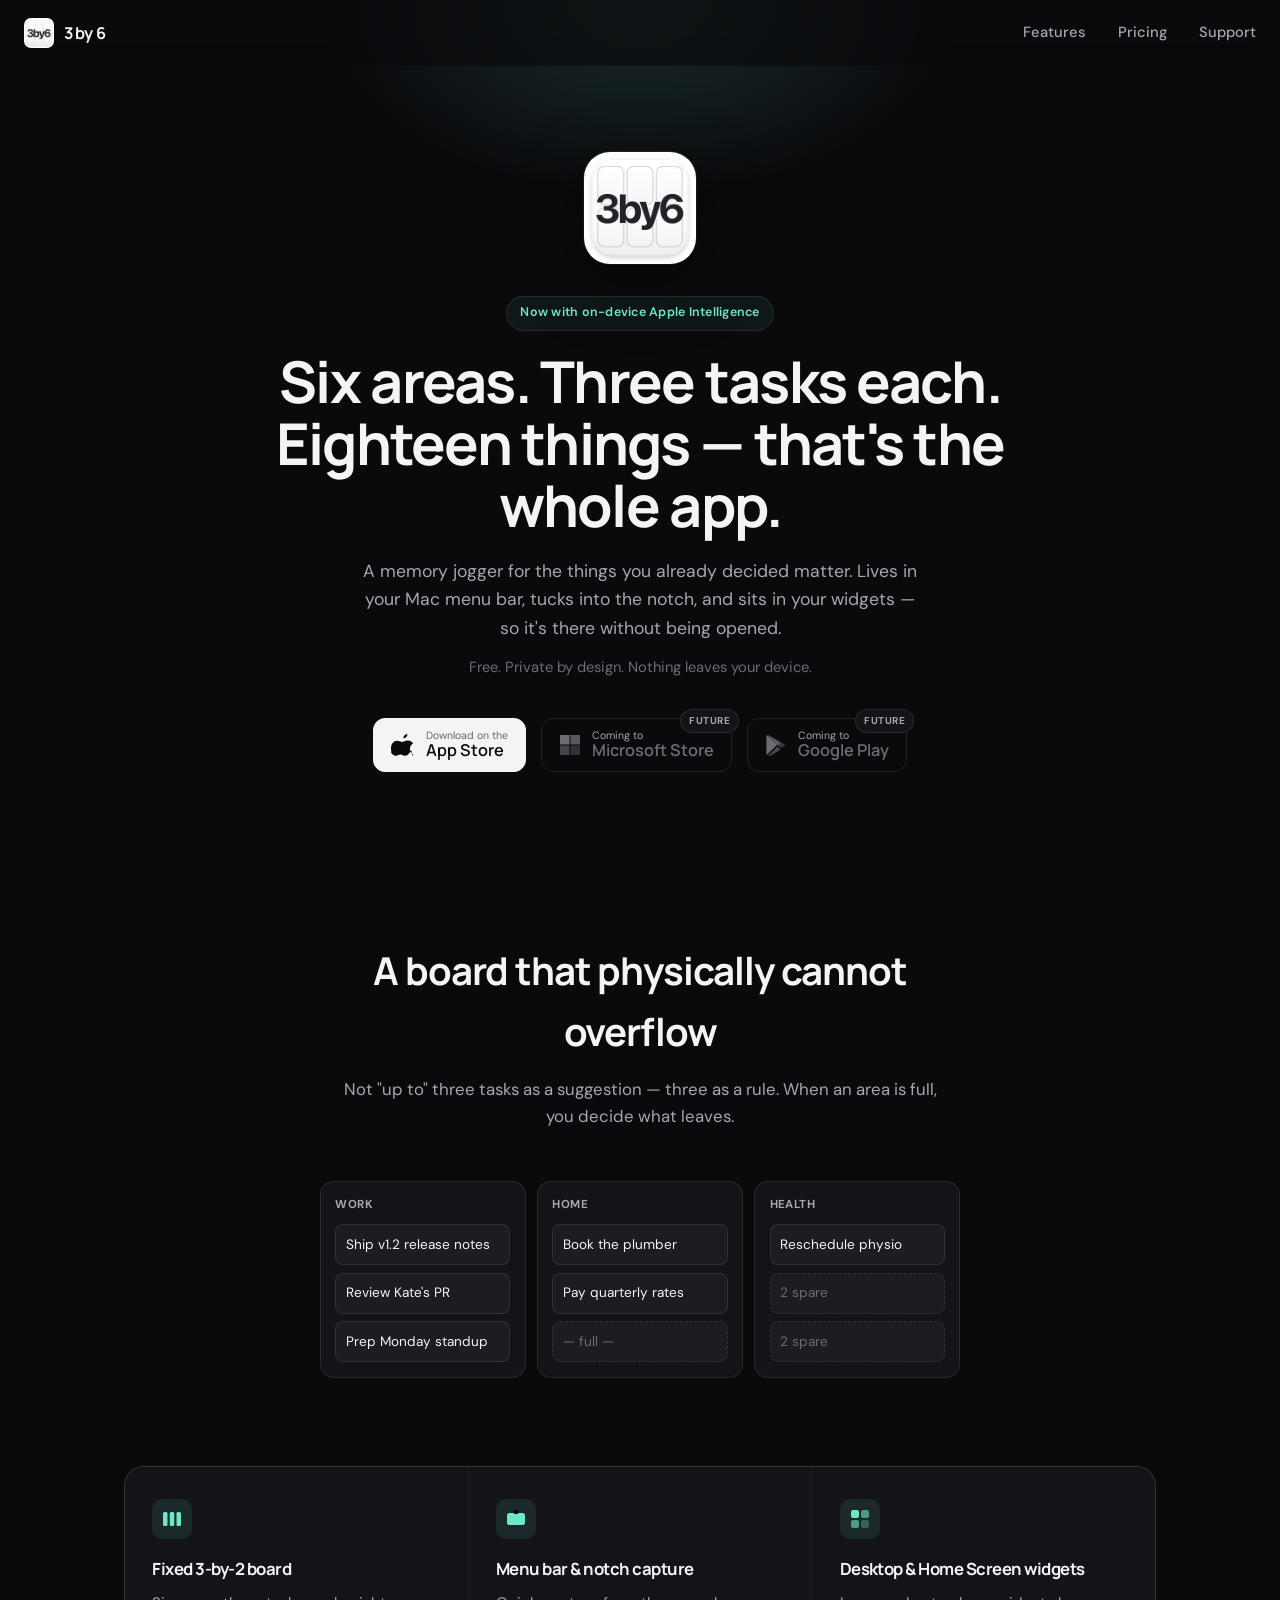
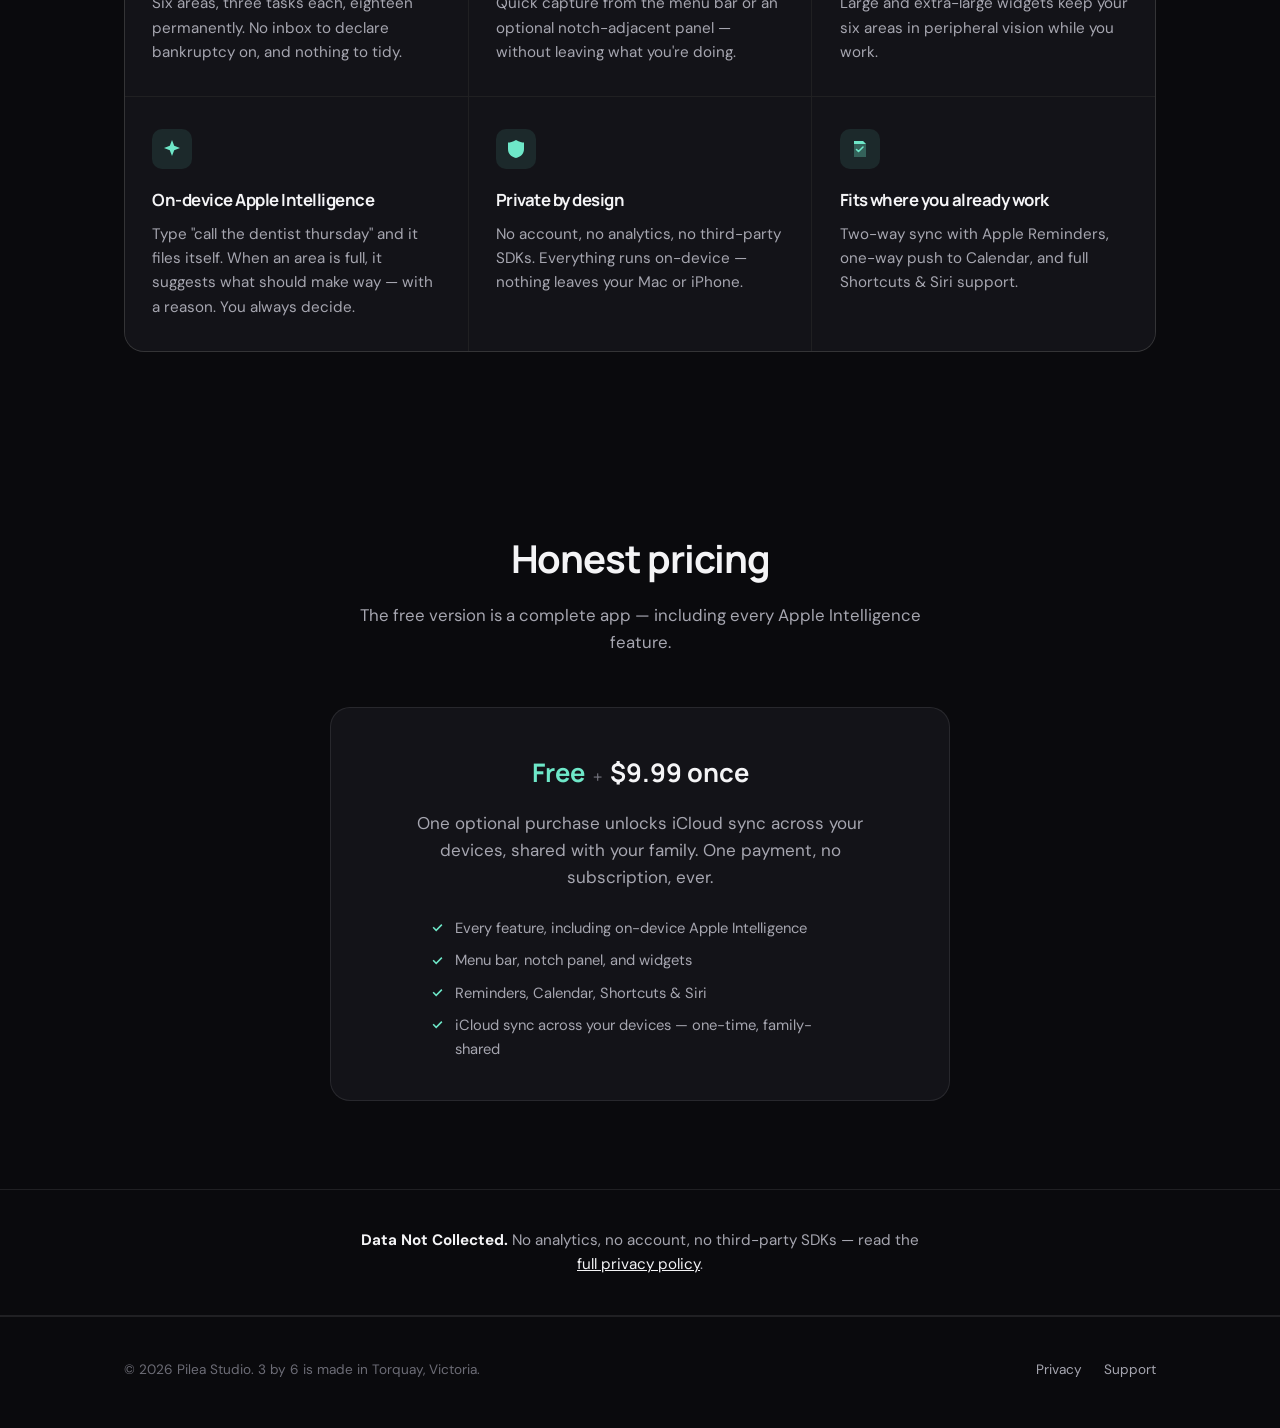
==== index.html @ 35848cd1 "Add 3 by 6 landing site for GitHub Pages Simple single-page marketing site with App Store/Play Store" ====
<!DOCTYPE html>
<html lang="en">
<head>
<meta charset="UTF-8">
<meta name="viewport" content="width=device-width, initial-scale=1.0">
<title>3 by 6 — Memory Jogger</title>
<meta name="description" content="3 by 6 holds six areas of your life and three active tasks in each. A memory jogger for the things you already decided matter — in your menu bar, your notch, and your widgets.">
<link rel="icon" href="assets/favicon-32.png" sizes="32x32">
<link rel="apple-touch-icon" href="assets/apple-touch-icon.png">
<link rel="preconnect" href="https://fonts.googleapis.com">
<link rel="preconnect" href="https://fonts.gstatic.com" crossorigin>
<link href="https://fonts.googleapis.com/css2?family=DM+Sans:wght@400;500;600;700&family=Manrope:wght@600;700;800&display=swap" rel="stylesheet">
<link rel="stylesheet" href="styles.css">
</head>
<body>

<header class="site-header" id="siteHeader">
  <a class="brand" href="#top">
    <img src="assets/app-icon-512.png" alt="">
    <span class="brand-name">3 by 6</span>
  </a>
  <nav class="site-nav">
    <a href="#features">Features</a>
    <a href="#pricing">Pricing</a>
    <a href="support.html">Support</a>
  </nav>
</header>

<main id="top">

  <section class="hero">
    <div class="wrap">
      <img class="hero-icon" src="assets/app-icon-512.png" alt="3 by 6 app icon">
      <p class="eyebrow">Now with on-device Apple Intelligence</p>
      <h1>Six areas. Three tasks each. Eighteen things — that's the whole app.</h1>
      <p class="hero-subtitle">A memory jogger for the things you already decided matter. Lives in your Mac menu bar, tucks into the notch, and sits in your widgets — so it's there without being opened.</p>
      <p class="hero-note">Free. Private by design. Nothing leaves your device.</p>

      <div class="store-row">
        <a class="store-badge is-live" href="#" aria-label="Download on the App Store">
          <svg width="24" height="24" viewBox="0 0 24 24"><path d="M16.365 1.43c0 1.14-.415 2.05-1.245 2.73-.83.68-1.735 1.02-2.715.99-.09-1.05.33-1.99 1.26-2.82.93-.83 1.86-1.24 2.79-1.23.03.11.045.22.045.33h-.135zM20.19 17.09c-.42.98-.925 1.85-1.515 2.61-.79 1.02-1.44 1.73-1.945 2.13-.78.63-1.615.95-2.5.97-.64.02-1.41-.19-2.31-.62-.9-.44-1.73-.65-2.49-.65-.79 0-1.64.21-2.55.65-.9.43-1.63.65-2.19.67-.85.03-1.7-.3-2.55-.99-.55-.42-1.23-1.16-2.05-2.22C.62 19.34 0 17.53 0 15.5c0-1.94.42-3.6 1.26-4.98a5.9 5.9 0 0 1 2.05-2.06 5.5 5.5 0 0 1 2.77-.83c.7 0 1.62.24 2.75.7 1.13.46 1.86.7 2.19.7.24 0 1.05-.27 2.42-.81 1.29-.5 2.38-.71 3.27-.63 2.42.2 4.24 1.15 5.45 2.87-2.16 1.31-3.23 3.14-3.21 5.5.02 1.83.68 3.36 1.98 4.57.44.42.94.75 1.5.99a12.2 12.2 0 0 1-.75 1.57z"/></svg>
          <span class="store-badge-text">
            <span class="small">Download on the</span>
            <span class="big">App Store</span>
          </span>
        </a>

        <span class="store-badge is-future" aria-disabled="true">
          <span class="future-tag">Future</span>
          <svg width="22" height="22" viewBox="0 0 22 22"><path d="M1 1h9.5v9.5H1z"/><path d="M11.5 1H21v9.5h-9.5z" opacity=".8"/><path d="M1 11.5h9.5V21H1z" opacity=".6"/><path d="M11.5 11.5H21V21h-9.5z" opacity=".4"/></svg>
          <span class="store-badge-text">
            <span class="small">Coming to</span>
            <span class="big">Microsoft Store</span>
          </span>
        </span>

        <span class="store-badge is-future" aria-disabled="true">
          <span class="future-tag">Future</span>
          <svg width="22" height="22" viewBox="0 0 22 22"><path d="M2 1.2c-.4.3-.6.8-.6 1.4v16.8c0 .6.2 1.1.6 1.4l10-9.8-10-9.8z"/><path d="M15.6 8.2 3 1.1c-.3-.2-.7-.2-1 0l10.5 10.3 3.1-3.2z" opacity=".85"/><path d="M12.5 12.6 2 22.9c.3.2.7.2 1 0l12.6-7.1-3.1-3.2z" opacity=".65"/><path d="M19.8 10.3l-4.2-2.4-3.1 3.1 3.1 3.1 4.2-2.4c.5-.3.5-1.1 0-1.4z" opacity=".45"/></svg>
          <span class="store-badge-text">
            <span class="small">Coming to</span>
            <span class="big">Google Play</span>
          </span>
        </span>
      </div>
    </div>
  </section>

  <section class="section" id="features">
    <div class="wrap">
      <div class="section-head">
        <h2>A board that physically cannot overflow</h2>
        <p>Not "up to" three tasks as a suggestion — three as a rule. When an area is full, you decide what leaves.</p>
      </div>

      <div class="board-demo" aria-hidden="true">
        <div class="board-col">
          <div class="label">Work</div>
          <div class="board-item">Ship v1.2 release notes</div>
          <div class="board-item">Review Kate's PR</div>
          <div class="board-item">Prep Monday standup</div>
        </div>
        <div class="board-col">
          <div class="label">Home</div>
          <div class="board-item">Book the plumber</div>
          <div class="board-item">Pay quarterly rates</div>
          <div class="board-item ghost">— full —</div>
        </div>
        <div class="board-col">
          <div class="label">Health</div>
          <div class="board-item">Reschedule physio</div>
          <div class="board-item ghost">2 spare</div>
          <div class="board-item ghost">2 spare</div>
        </div>
      </div>
    </div>
  </section>

  <section class="section" style="padding-top:0">
    <div class="wrap">
      <div class="feature-grid">
        <div class="feature-card">
          <div class="icon"><svg width="20" height="20" viewBox="0 0 20 20" fill="currentColor"><rect x="1" y="3" width="4.5" height="14" rx="1.5"/><rect x="7.75" y="3" width="4.5" height="14" rx="1.5"/><rect x="14.5" y="3" width="4.5" height="14" rx="1.5"/></svg></div>
          <h3>Fixed 3-by-2 board</h3>
          <p>Six areas, three tasks each, eighteen permanently. No inbox to declare bankruptcy on, and nothing to tidy.</p>
        </div>
        <div class="feature-card">
          <div class="icon"><svg width="20" height="20" viewBox="0 0 20 20" fill="currentColor"><rect x="1" y="4" width="18" height="12" rx="2.5"/><rect x="7.5" y="1" width="5" height="4" rx="1.5" fill="#0a0a0d"/></svg></div>
          <h3>Menu bar &amp; notch capture</h3>
          <p>Quick capture from the menu bar or an optional notch-adjacent panel — without leaving what you're doing.</p>
        </div>
        <div class="feature-card">
          <div class="icon"><svg width="20" height="20" viewBox="0 0 20 20" fill="currentColor"><rect x="1" y="1" width="8" height="8" rx="2"/><rect x="11" y="1" width="8" height="8" rx="2" opacity=".6"/><rect x="1" y="11" width="8" height="8" rx="2" opacity=".6"/><rect x="11" y="11" width="8" height="8" rx="2" opacity=".3"/></svg></div>
          <h3>Desktop &amp; Home Screen widgets</h3>
          <p>Large and extra-large widgets keep your six areas in peripheral vision while you work.</p>
        </div>
        <div class="feature-card">
          <div class="icon"><svg width="20" height="20" viewBox="0 0 20 20" fill="currentColor"><path d="M10 1l2.2 5.7L18 9l-5.8 2.3L10 17l-2.2-5.7L2 9l5.8-2.3z"/></svg></div>
          <h3>On-device Apple Intelligence</h3>
          <p>Type "call the dentist thursday" and it files itself. When an area is full, it suggests what should make way — with a reason. You always decide.</p>
        </div>
        <div class="feature-card">
          <div class="icon"><svg width="20" height="20" viewBox="0 0 20 20" fill="currentColor"><path d="M10 1c3.5 2 6 2.6 8 2.6v6.3c0 5-3.4 7.7-8 9.1-4.6-1.4-8-4.1-8-9.1V3.6C4 3.6 6.5 3 10 1z"/></svg></div>
          <h3>Private by design</h3>
          <p>No account, no analytics, no third-party SDKs. Everything runs on-device — nothing leaves your Mac or iPhone.</p>
        </div>
        <div class="feature-card">
          <div class="icon"><svg width="20" height="20" viewBox="0 0 20 20" fill="currentColor"><path d="M4 2h9l3 3v13H4z" opacity=".3"/><path d="M4 2h9l3 3H4z"/><path d="M6.5 10.5l2 2 4.5-4.5" fill="none" stroke="currentColor" stroke-width="1.6" stroke-linecap="round" stroke-linejoin="round"/></svg></div>
          <h3>Fits where you already work</h3>
          <p>Two-way sync with Apple Reminders, one-way push to Calendar, and full Shortcuts &amp; Siri support.</p>
        </div>
      </div>
    </div>
  </section>

  <section class="section" id="pricing">
    <div class="wrap">
      <div class="section-head">
        <h2>Honest pricing</h2>
        <p>The free version is a complete app — including every Apple Intelligence feature.</p>
      </div>
      <div class="pricing-card">
        <div class="price-row">
          <span class="free">Free</span>
          <span class="plus">+</span>
          <span class="paid">$9.99 once</span>
        </div>
        <p class="desc">One optional purchase unlocks iCloud sync across your devices, shared with your family. One payment, no subscription, ever.</p>
        <ul>
          <li><svg width="16" height="16" viewBox="0 0 16 16"><path d="M6.2 11.4 2.6 7.8l1.1-1.1 2.5 2.5 5.1-5.1 1.1 1.1z"/></svg>Every feature, including on-device Apple Intelligence</li>
          <li><svg width="16" height="16" viewBox="0 0 16 16"><path d="M6.2 11.4 2.6 7.8l1.1-1.1 2.5 2.5 5.1-5.1 1.1 1.1z"/></svg>Menu bar, notch panel, and widgets</li>
          <li><svg width="16" height="16" viewBox="0 0 16 16"><path d="M6.2 11.4 2.6 7.8l1.1-1.1 2.5 2.5 5.1-5.1 1.1 1.1z"/></svg>Reminders, Calendar, Shortcuts &amp; Siri</li>
          <li><svg width="16" height="16" viewBox="0 0 16 16"><path d="M6.2 11.4 2.6 7.8l1.1-1.1 2.5 2.5 5.1-5.1 1.1 1.1z"/></svg>iCloud sync across your devices — one-time, family-shared</li>
        </ul>
      </div>
    </div>
  </section>

  <section class="privacy-strip">
    <div class="wrap">
      <p><strong>Data Not Collected.</strong> No analytics, no account, no third-party SDKs — read the <a href="privacy.html" style="color:var(--ink);text-decoration:underline;">full privacy policy</a>.</p>
    </div>
  </section>

</main>

<footer>
  <div class="wrap">
    <p>&copy; <span id="year"></span> Pilea Studio. 3 by 6 is made in Torquay, Victoria.</p>
    <div class="footer-links">
      <a href="privacy.html">Privacy</a>
      <a href="support.html">Support</a>
    </div>
  </div>
</footer>

<script src="script.js"></script>
</body>
</html>
---- styles.css ----
:root {
  --bg: #0a0a0d;
  --bg-raised: #131318;
  --ink: #f4f4f6;
  --ink-dim: #a6a6b0;
  --ink-faint: #6c6c76;
  --line: rgba(255, 255, 255, 0.09);
  --accent: #6ee7c8;
  --accent-ink: #06231b;
  --radius: 20px;
  --display: "Manrope", -apple-system, BlinkMacSystemFont, "Segoe UI", sans-serif;
  --body: "DM Sans", -apple-system, BlinkMacSystemFont, "Segoe UI", sans-serif;
}

* { box-sizing: border-box; }
html { scroll-behavior: smooth; }
body {
  margin: 0;
  background: var(--bg);
  color: var(--ink);
  font-family: var(--body);
  font-size: 17px;
  line-height: 1.6;
  -webkit-font-smoothing: antialiased;
}
a { color: inherit; }
img { max-width: 100%; display: block; }
h1, h2, h3 { font-family: var(--display); margin: 0; letter-spacing: -0.03em; }
p { margin: 0; }
.sr-only { position: absolute; width: 1px; height: 1px; padding: 0; margin: -1px; overflow: hidden; clip: rect(0,0,0,0); white-space: nowrap; border: 0; }

.wrap { max-width: 1080px; margin: 0 auto; padding: 0 1.5rem; }

/* Header */
.site-header {
  position: fixed;
  top: 0; left: 0; right: 0;
  z-index: 30;
  display: flex;
  align-items: center;
  justify-content: space-between;
  padding: 1.1rem 1.5rem;
  background: rgba(10, 10, 13, 0.7);
  backdrop-filter: blur(14px);
  border-bottom: 1px solid transparent;
  transition: border-color .3s, background .3s;
}
.site-header.scrolled { border-bottom-color: var(--line); }
.brand { display: inline-flex; align-items: center; gap: .6rem; text-decoration: none; color: var(--ink); }
.brand img { width: 30px; height: 30px; border-radius: 7px; }
.brand-name { font-family: var(--display); font-weight: 700; font-size: 1.02rem; letter-spacing: -0.01em; }
.site-nav { display: flex; align-items: center; gap: 2rem; font-size: .92rem; font-weight: 500; }
.site-nav a { text-decoration: none; color: var(--ink-dim); transition: color .2s; }
.site-nav a:hover { color: var(--ink); }

/* Hero */
.hero {
  padding: 9.5rem 1.5rem 5rem;
  text-align: center;
  position: relative;
  overflow: hidden;
}
.hero::before {
  content: "";
  position: absolute;
  top: -280px; left: 50%;
  width: 900px; height: 560px;
  transform: translateX(-50%);
  background: radial-gradient(closest-side, rgba(110, 231, 200, 0.16), transparent 70%);
  pointer-events: none;
}
.hero-icon {
  position: relative;
  width: 112px; height: 112px;
  border-radius: 26px;
  margin: 0 auto 2rem;
  box-shadow: 0 20px 60px rgba(0,0,0,0.5), 0 0 0 1px var(--line);
}
.eyebrow {
  position: relative;
  display: inline-flex;
  align-items: center;
  gap: .5rem;
  margin: 0 0 1.2rem;
  padding: .4rem .85rem;
  border: 1px solid var(--line);
  border-radius: 2rem;
  color: var(--accent);
  font-size: .78rem;
  font-weight: 600;
  letter-spacing: .02em;
  background: rgba(110, 231, 200, 0.06);
}
.hero h1 {
  position: relative;
  font-size: clamp(2.3rem, 5.4vw, 3.6rem);
  font-weight: 700;
  line-height: 1.08;
  max-width: 780px;
  margin: 0 auto;
}
.hero-subtitle {
  position: relative;
  max-width: 560px;
  margin: 1.3rem auto 0;
  color: var(--ink-dim);
  font-size: 1.1rem;
}
.hero-note {
  position: relative;
  margin: .9rem 0 0;
  color: var(--ink-faint);
  font-size: .92rem;
}

/* Store buttons */
.store-row {
  position: relative;
  display: flex;
  flex-wrap: wrap;
  align-items: center;
  justify-content: center;
  gap: .9rem;
  margin-top: 2.4rem;
}
.store-badge {
  display: inline-flex;
  align-items: center;
  gap: .65rem;
  height: 54px;
  padding: 0 1.1rem;
  border-radius: 12px;
  text-decoration: none;
  border: 1px solid var(--line);
  transition: transform .2s, background .2s, border-color .2s;
}
.store-badge svg { flex-shrink: 0; }
.store-badge-text { display: flex; flex-direction: column; align-items: flex-start; line-height: 1.1; }
.store-badge-text .small { font-size: .66rem; color: var(--ink-dim); }
.store-badge-text .big { font-size: 1.02rem; font-weight: 600; font-family: var(--display); }

.store-badge.is-live {
  background: var(--ink);
  border-color: var(--ink);
  color: var(--bg);
}
.store-badge.is-live .store-badge-text .small { color: rgba(10,10,13,0.6); }
.store-badge.is-live svg { fill: var(--bg); }
.store-badge.is-live:hover { transform: translateY(-2px); }

.store-badge.is-future {
  position: relative;
  background: transparent;
  color: var(--ink-faint);
  cursor: default;
  pointer-events: none;
}
.store-badge.is-future svg { fill: var(--ink-faint); }
.store-badge.is-future .store-badge-text .big { color: var(--ink-faint); }
.future-tag {
  position: absolute;
  top: -10px; right: -8px;
  padding: .2rem .5rem;
  border-radius: 1rem;
  background: var(--bg-raised);
  border: 1px solid var(--line);
  color: var(--ink-dim);
  font-size: .62rem;
  font-weight: 700;
  letter-spacing: .05em;
  text-transform: uppercase;
}

/* Features */
.section { padding: 5.5rem 1.5rem; }
.section-head { text-align: center; max-width: 620px; margin: 0 auto 3.2rem; }
.section-head h2 { font-size: clamp(1.8rem, 3.4vw, 2.4rem); font-weight: 700; }
.section-head p { margin-top: .8rem; color: var(--ink-dim); font-size: 1.05rem; }

.feature-grid {
  display: grid;
  grid-template-columns: repeat(3, 1fr);
  gap: 1px;
  background: var(--line);
  border: 1px solid var(--line);
  border-radius: var(--radius);
  overflow: hidden;
}
.feature-card {
  background: var(--bg-raised);
  padding: 2rem 1.7rem;
}
.feature-card .icon {
  width: 40px; height: 40px;
  border-radius: 10px;
  display: grid;
  place-items: center;
  background: rgba(110, 231, 200, 0.1);
  color: var(--accent);
  margin-bottom: 1.1rem;
}
.feature-card h3 { font-size: 1.05rem; font-weight: 700; margin-bottom: .5rem; }
.feature-card p { color: var(--ink-dim); font-size: .95rem; }

/* Board illustration */
.board-demo {
  display: grid;
  grid-template-columns: repeat(3, 1fr);
  gap: .7rem;
  max-width: 640px;
  margin: 0 auto;
}
.board-col {
  background: var(--bg-raised);
  border: 1px solid var(--line);
  border-radius: 14px;
  padding: .9rem;
}
.board-col .label { font-size: .72rem; font-weight: 700; color: var(--ink-dim); text-transform: uppercase; letter-spacing: .04em; margin-bottom: .6rem; }
.board-item { background: rgba(255,255,255,0.04); border: 1px solid var(--line); border-radius: 8px; padding: .55rem .6rem; font-size: .85rem; margin-bottom: .45rem; color: var(--ink); }
.board-item:last-child { margin-bottom: 0; }
.board-item.ghost { color: var(--ink-faint); border-style: dashed; }

/* Pricing */
.pricing-card {
  max-width: 620px;
  margin: 0 auto;
  background: var(--bg-raised);
  border: 1px solid var(--line);
  border-radius: var(--radius);
  padding: 2.4rem;
  text-align: center;
}
.pricing-card .price-row { display: flex; align-items: baseline; justify-content: center; gap: .5rem; margin: .4rem 0 1rem; }
.pricing-card .price-row .free { font-family: var(--display); font-weight: 700; font-size: 1.6rem; color: var(--accent); }
.pricing-card .price-row .plus { color: var(--ink-faint); }
.pricing-card .price-row .paid { font-family: var(--display); font-weight: 700; font-size: 1.6rem; }
.pricing-card p.desc { color: var(--ink-dim); max-width: 460px; margin: 0 auto; }
.pricing-card ul { list-style: none; margin: 1.6rem 0 0; padding: 0; display: grid; gap: .55rem; text-align: left; max-width: 420px; margin-left: auto; margin-right: auto; }
.pricing-card li { display: flex; align-items: flex-start; gap: .55rem; color: var(--ink-dim); font-size: .92rem; }
.pricing-card li svg { flex-shrink: 0; margin-top: .2rem; fill: var(--accent); }

/* Privacy strip */
.privacy-strip {
  border-top: 1px solid var(--line);
  border-bottom: 1px solid var(--line);
  padding: 2.4rem 1.5rem;
  text-align: center;
}
.privacy-strip .wrap { display: flex; align-items: center; justify-content: center; gap: .9rem; flex-wrap: wrap; }
.privacy-strip p { color: var(--ink-dim); font-size: .95rem; max-width: 560px; }
.privacy-strip strong { color: var(--ink); }

/* Footer */
footer {
  padding: 2.6rem 1.5rem 3rem;
  border-top: 1px solid var(--line);
}
footer .wrap {
  display: flex;
  align-items: center;
  justify-content: space-between;
  flex-wrap: wrap;
  gap: 1rem;
}
footer p { color: var(--ink-faint); font-size: .85rem; }
.footer-links { display: flex; gap: 1.4rem; font-size: .85rem; }
.footer-links a { color: var(--ink-dim); text-decoration: none; }
.footer-links a:hover { color: var(--ink); }

@media (max-width: 760px) {
  .feature-grid { grid-template-columns: 1fr; }
  .board-demo { grid-template-columns: 1fr; max-width: 320px; }
  .site-nav { display: none; }
  footer .wrap { flex-direction: column; text-align: center; }
}
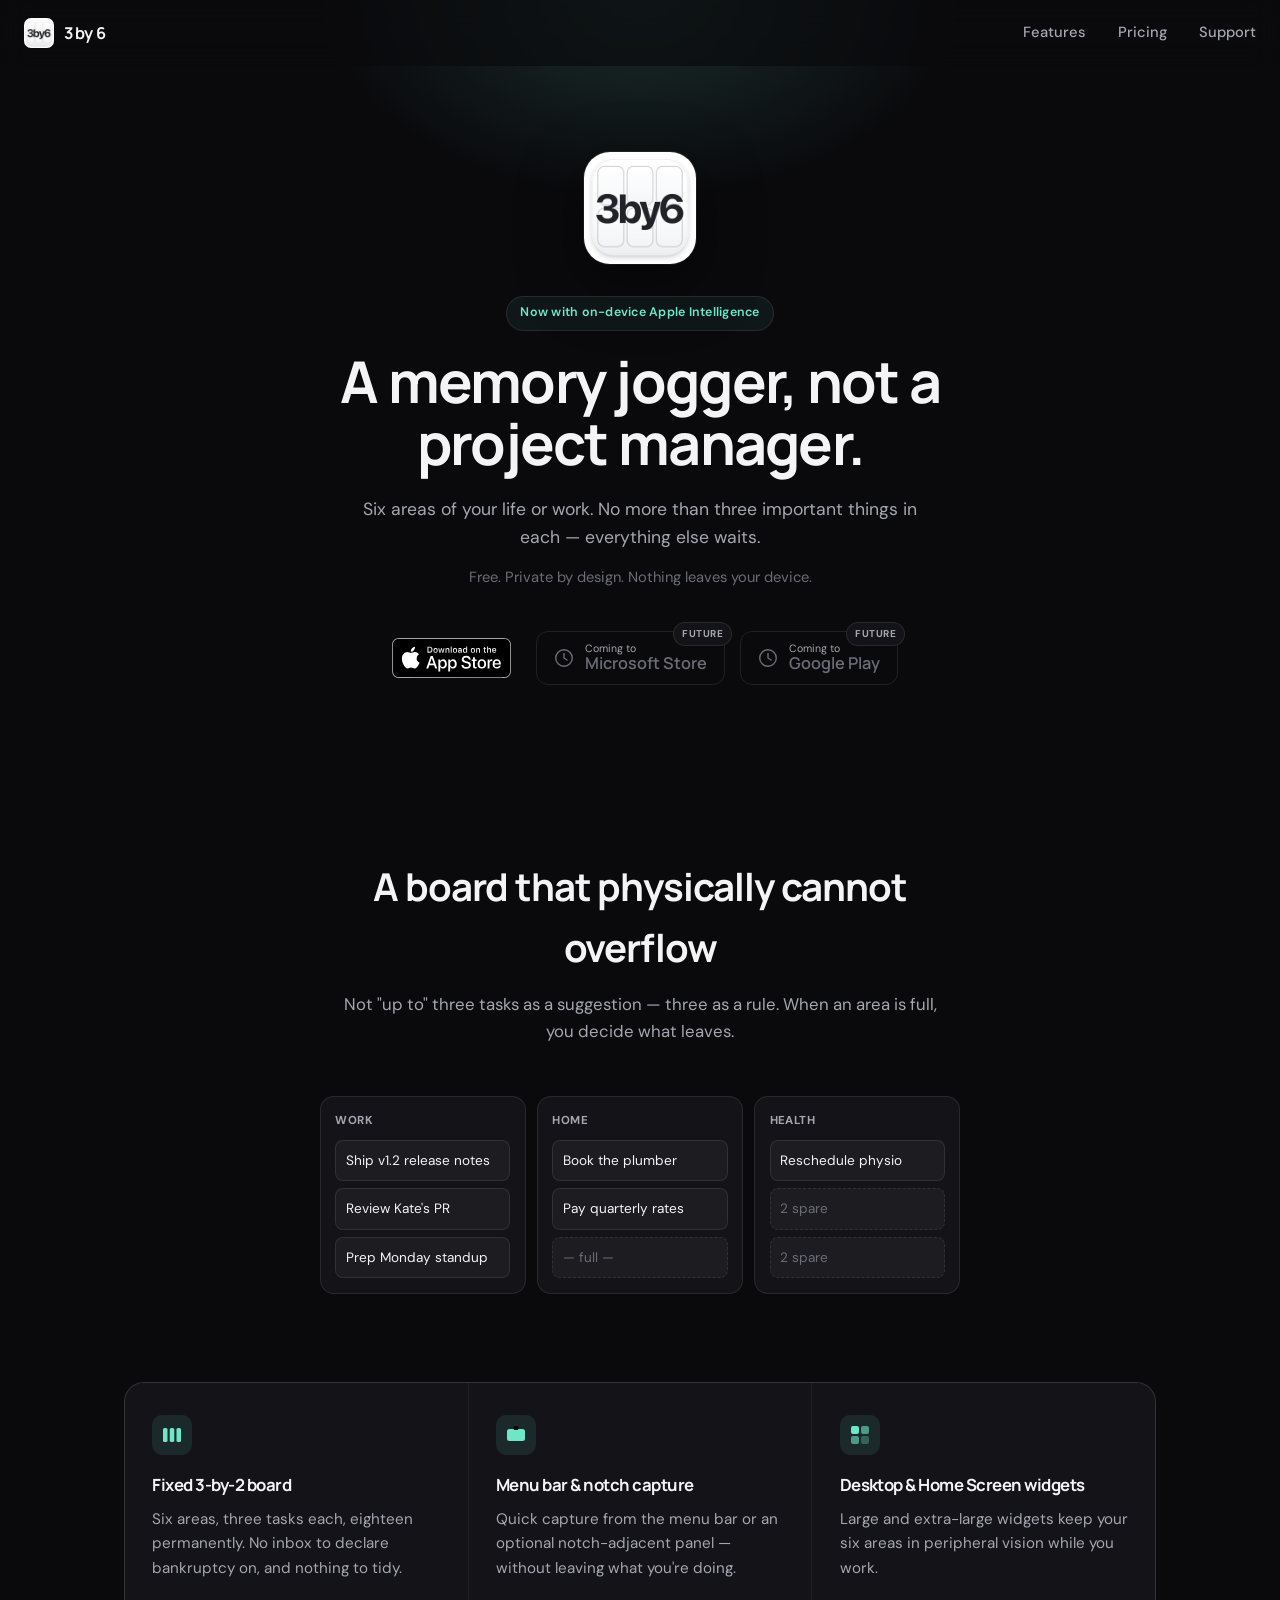
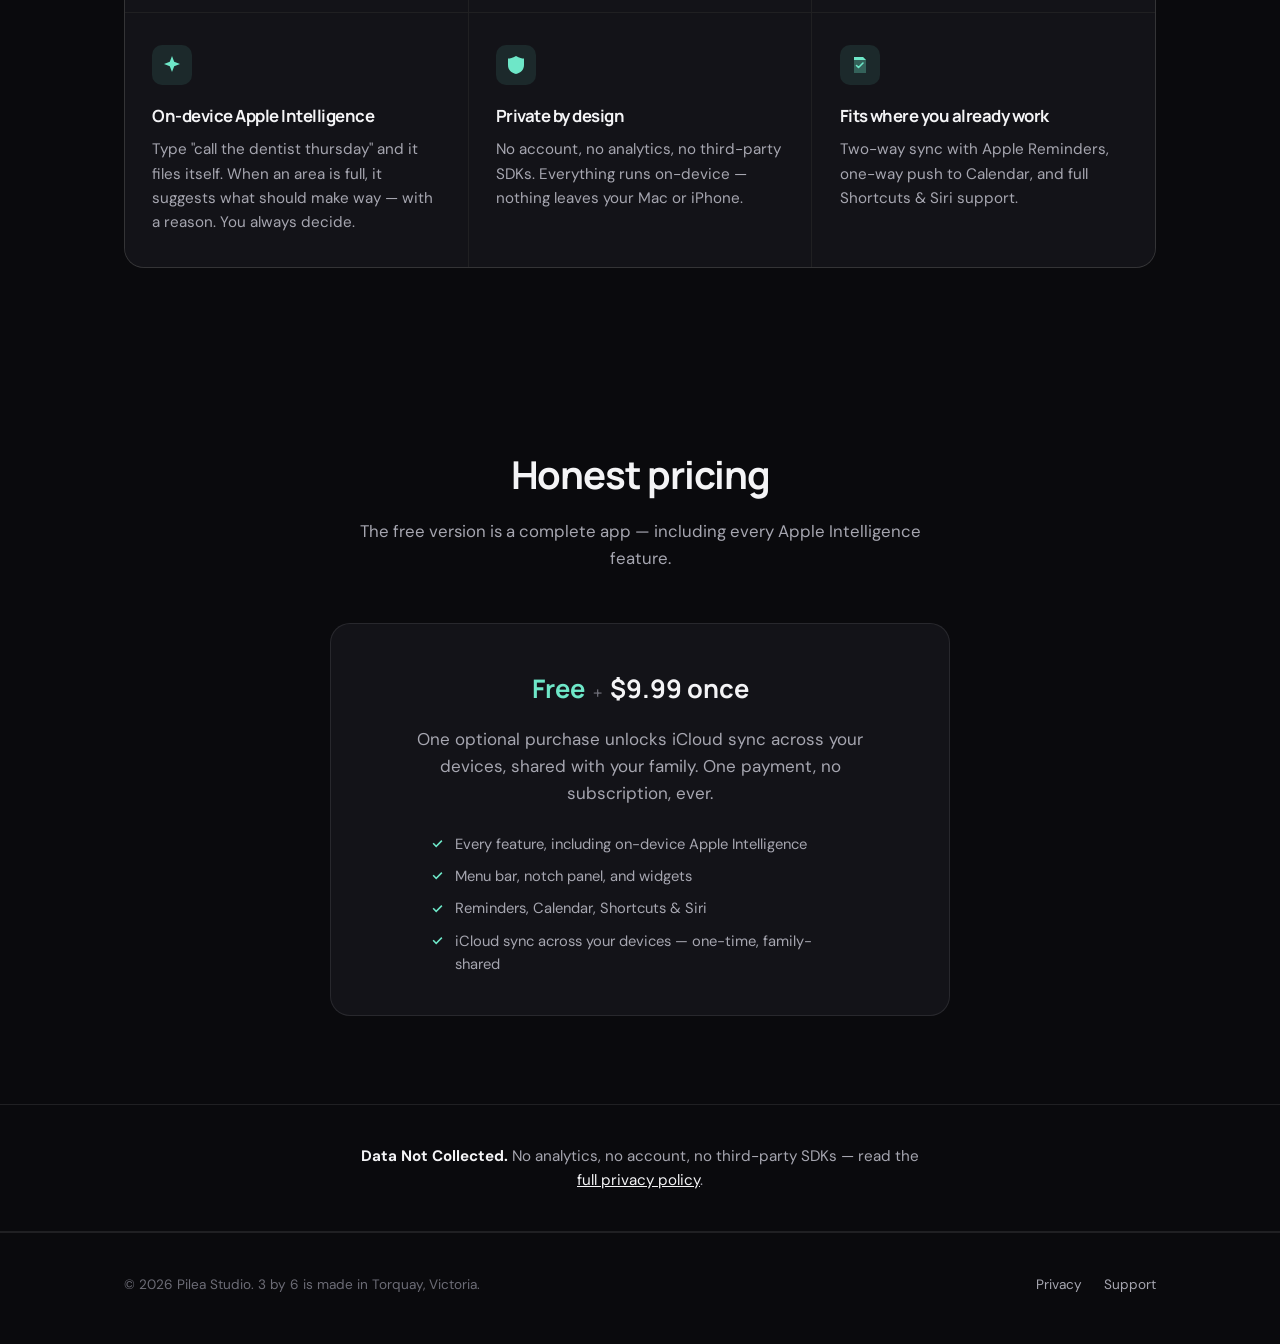
==== commit 984dc18f: "Use Apple's official App Store badge and tighten hero copy Custom-drawn store badges violate Apple's" ====
--- a/index.html
+++ b/index.html
@@ -32,22 +32,18 @@
     <div class="wrap">
       <img class="hero-icon" src="assets/app-icon-512.png" alt="3 by 6 app icon">
       <p class="eyebrow">Now with on-device Apple Intelligence</p>
-      <h1>Six areas. Three tasks each. Eighteen things — that's the whole app.</h1>
-      <p class="hero-subtitle">A memory jogger for the things you already decided matter. Lives in your Mac menu bar, tucks into the notch, and sits in your widgets — so it's there without being opened.</p>
+      <h1>A memory jogger, not a project manager.</h1>
+      <p class="hero-subtitle">Six areas of your life or work. No more than three important things in each — everything else waits.</p>
       <p class="hero-note">Free. Private by design. Nothing leaves your device.</p>
 
       <div class="store-row">
-        <a class="store-badge is-live" href="#" aria-label="Download on the App Store">
-          <svg width="24" height="24" viewBox="0 0 24 24"><path d="M16.365 1.43c0 1.14-.415 2.05-1.245 2.73-.83.68-1.735 1.02-2.715.99-.09-1.05.33-1.99 1.26-2.82.93-.83 1.86-1.24 2.79-1.23.03.11.045.22.045.33h-.135zM20.19 17.09c-.42.98-.925 1.85-1.515 2.61-.79 1.02-1.44 1.73-1.945 2.13-.78.63-1.615.95-2.5.97-.64.02-1.41-.19-2.31-.62-.9-.44-1.73-.65-2.49-.65-.79 0-1.64.21-2.55.65-.9.43-1.63.65-2.19.67-.85.03-1.7-.3-2.55-.99-.55-.42-1.23-1.16-2.05-2.22C.62 19.34 0 17.53 0 15.5c0-1.94.42-3.6 1.26-4.98a5.9 5.9 0 0 1 2.05-2.06 5.5 5.5 0 0 1 2.77-.83c.7 0 1.62.24 2.75.7 1.13.46 1.86.7 2.19.7.24 0 1.05-.27 2.42-.81 1.29-.5 2.38-.71 3.27-.63 2.42.2 4.24 1.15 5.45 2.87-2.16 1.31-3.23 3.14-3.21 5.5.02 1.83.68 3.36 1.98 4.57.44.42.94.75 1.5.99a12.2 12.2 0 0 1-.75 1.57z"/></svg>
-          <span class="store-badge-text">
-            <span class="small">Download on the</span>
-            <span class="big">App Store</span>
-          </span>
+        <a class="apple-badge" href="#" aria-label="Download on the App Store">
+          <img src="assets/app-store-badge.svg" alt="Download on the App Store" height="40">
         </a>
 
         <span class="store-badge is-future" aria-disabled="true">
           <span class="future-tag">Future</span>
-          <svg width="22" height="22" viewBox="0 0 22 22"><path d="M1 1h9.5v9.5H1z"/><path d="M11.5 1H21v9.5h-9.5z" opacity=".8"/><path d="M1 11.5h9.5V21H1z" opacity=".6"/><path d="M11.5 11.5H21V21h-9.5z" opacity=".4"/></svg>
+          <svg width="20" height="20" viewBox="0 0 20 20" fill="none" stroke="currentColor" stroke-width="1.4"><circle cx="10" cy="10" r="8.3"/><path d="M10 5.5V10l3 2" stroke-linecap="round" stroke-linejoin="round"/></svg>
           <span class="store-badge-text">
             <span class="small">Coming to</span>
             <span class="big">Microsoft Store</span>
@@ -56,7 +52,7 @@
 
         <span class="store-badge is-future" aria-disabled="true">
           <span class="future-tag">Future</span>
-          <svg width="22" height="22" viewBox="0 0 22 22"><path d="M2 1.2c-.4.3-.6.8-.6 1.4v16.8c0 .6.2 1.1.6 1.4l10-9.8-10-9.8z"/><path d="M15.6 8.2 3 1.1c-.3-.2-.7-.2-1 0l10.5 10.3 3.1-3.2z" opacity=".85"/><path d="M12.5 12.6 2 22.9c.3.2.7.2 1 0l12.6-7.1-3.1-3.2z" opacity=".65"/><path d="M19.8 10.3l-4.2-2.4-3.1 3.1 3.1 3.1 4.2-2.4c.5-.3.5-1.1 0-1.4z" opacity=".45"/></svg>
+          <svg width="20" height="20" viewBox="0 0 20 20" fill="none" stroke="currentColor" stroke-width="1.4"><circle cx="10" cy="10" r="8.3"/><path d="M10 5.5V10l3 2" stroke-linecap="round" stroke-linejoin="round"/></svg>
           <span class="store-badge-text">
             <span class="small">Coming to</span>
             <span class="big">Google Play</span>
--- a/styles.css
+++ b/styles.css
@@ -139,23 +139,25 @@
 .store-badge-text .small { font-size: .66rem; color: var(--ink-dim); }
 .store-badge-text .big { font-size: 1.02rem; font-weight: 600; font-family: var(--display); }
 
-.store-badge.is-live {
-  background: var(--ink);
-  border-color: var(--ink);
-  color: var(--bg);
-}
-.store-badge.is-live .store-badge-text .small { color: rgba(10,10,13,0.6); }
-.store-badge.is-live svg { fill: var(--bg); }
-.store-badge.is-live:hover { transform: translateY(-2px); }
+/* Apple's official App Store badge — used unmodified per their marketing
+   guidelines, with clear space (~1/4 badge height) instead of a custom border/fill */
+.apple-badge {
+  display: inline-flex;
+  padding: 10px;
+  transition: transform .2s;
+}
+.apple-badge:hover { transform: translateY(-2px); }
+.apple-badge img { height: 40px; width: auto; }
 
 .store-badge.is-future {
   position: relative;
+  height: 54px;
   background: transparent;
   color: var(--ink-faint);
   cursor: default;
   pointer-events: none;
 }
-.store-badge.is-future svg { fill: var(--ink-faint); }
+.store-badge.is-future svg { stroke: var(--ink-faint); }
 .store-badge.is-future .store-badge-text .big { color: var(--ink-faint); }
 .future-tag {
   position: absolute;
@@ -240,6 +242,23 @@
 .pricing-card li { display: flex; align-items: flex-start; gap: .55rem; color: var(--ink-dim); font-size: .92rem; }
 .pricing-card li svg { flex-shrink: 0; margin-top: .2rem; fill: var(--accent); }
 
+/* Buttons */
+.btn-primary {
+  display: inline-flex;
+  align-items: center;
+  gap: .5rem;
+  padding: .85rem 1.4rem;
+  border-radius: 12px;
+  background: var(--accent);
+  color: var(--accent-ink);
+  font-family: var(--display);
+  font-weight: 700;
+  font-size: .98rem;
+  text-decoration: none;
+  transition: transform .2s, background .2s;
+}
+.btn-primary:hover { transform: translateY(-2px); background: #85ecd3; }
+
 /* Privacy strip */
 .privacy-strip {
   border-top: 1px solid var(--line);
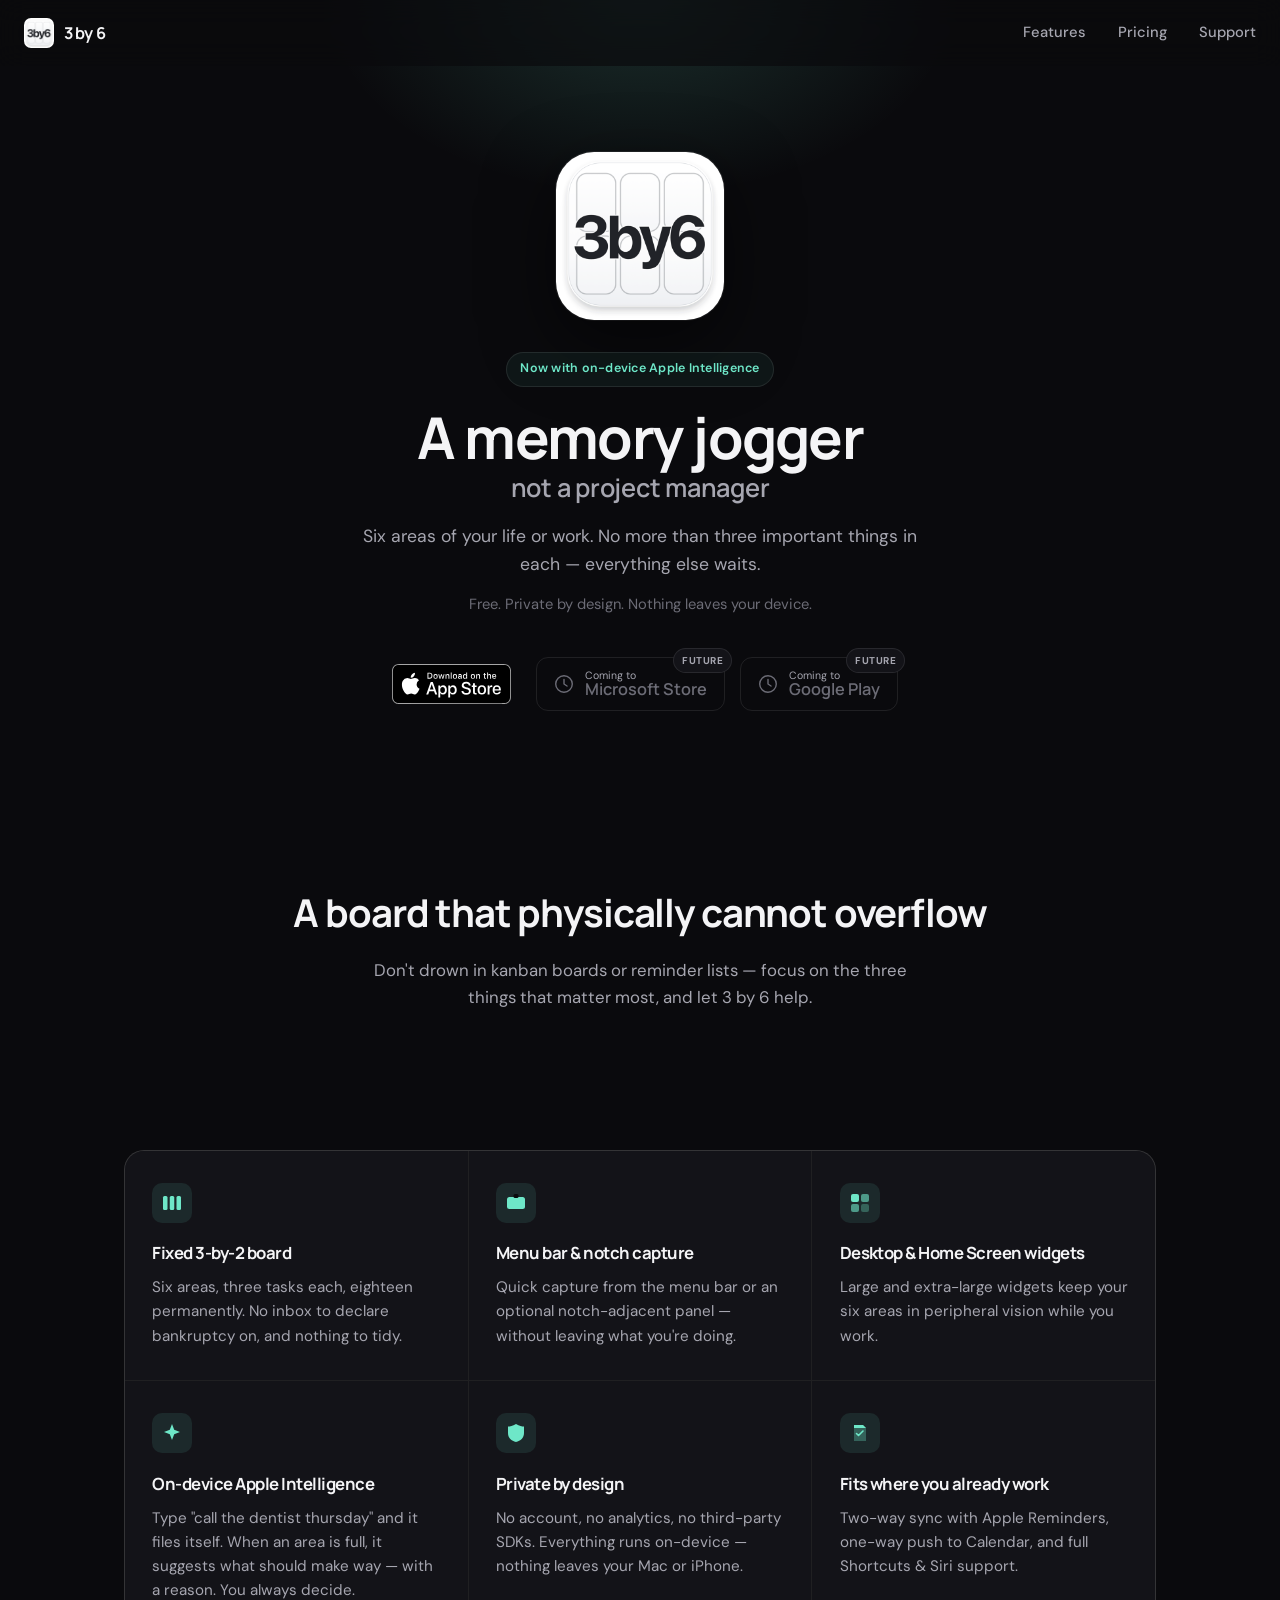
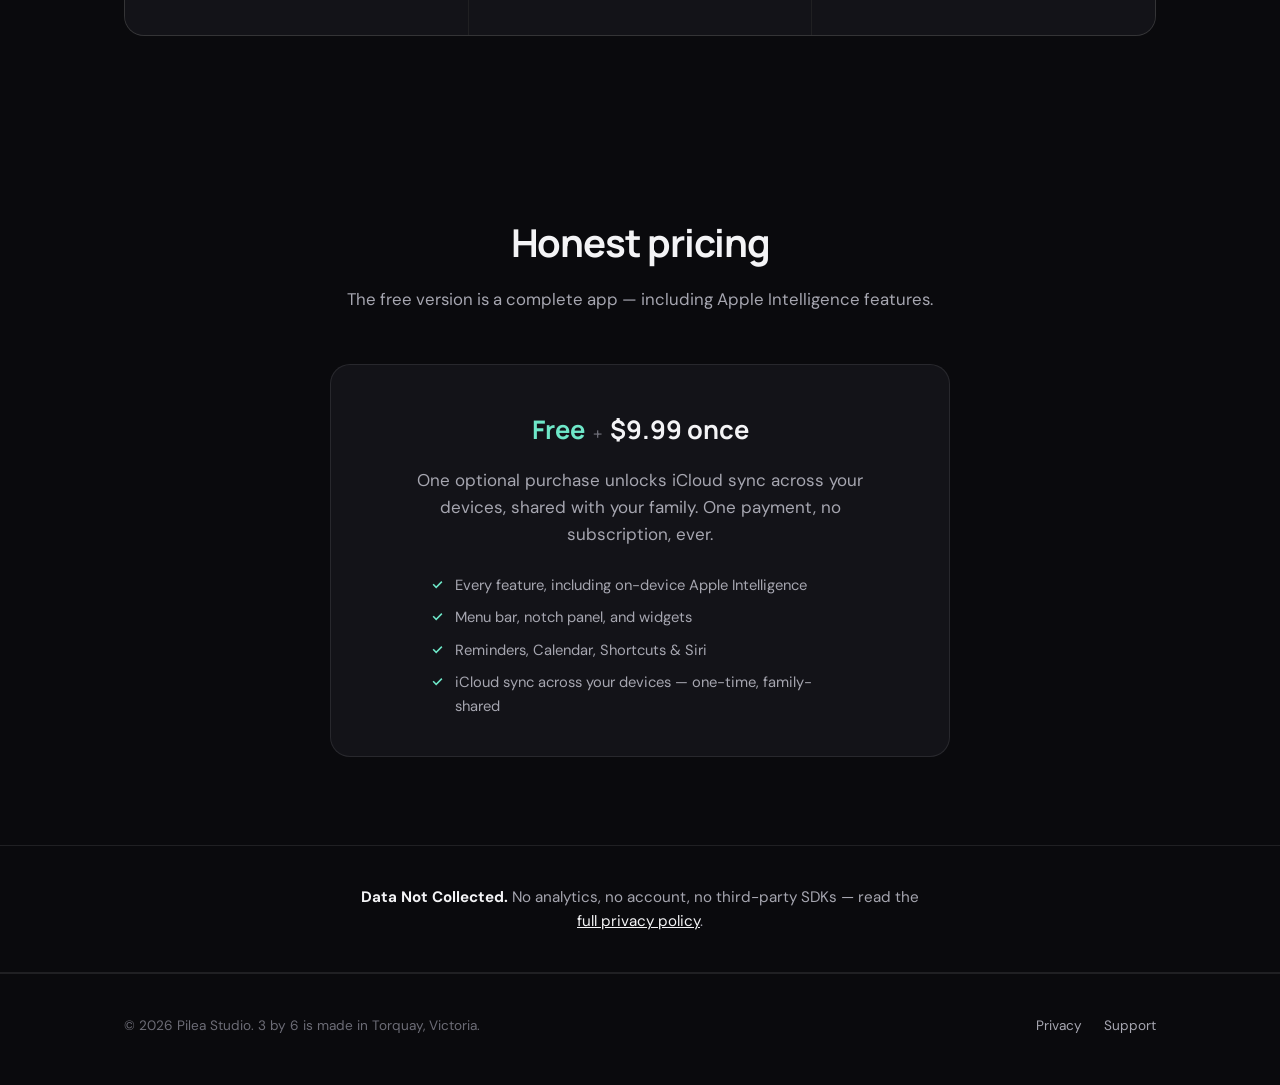
==== commit a78cfa2b: "Refine hero and drop the fake board mockup - Remove the placeholder board-demo screenshot; a real GI" ====
--- a/index.html
+++ b/index.html
@@ -32,7 +32,7 @@
     <div class="wrap">
       <img class="hero-icon" src="assets/app-icon-512.png" alt="3 by 6 app icon">
       <p class="eyebrow">Now with on-device Apple Intelligence</p>
-      <h1>A memory jogger, not a project manager.</h1>
+      <h1><span class="line-main">A memory jogger</span><span class="line-sub">not a project manager</span></h1>
       <p class="hero-subtitle">Six areas of your life or work. No more than three important things in each — everything else waits.</p>
       <p class="hero-note">Free. Private by design. Nothing leaves your device.</p>
 
@@ -64,31 +64,11 @@
 
   <section class="section" id="features">
     <div class="wrap">
-      <div class="section-head">
-        <h2>A board that physically cannot overflow</h2>
-        <p>Not "up to" three tasks as a suggestion — three as a rule. When an area is full, you decide what leaves.</p>
+      <div class="section-head wide">
+        <h2 class="one-line">A board that physically cannot overflow</h2>
+        <p>Don't drown in kanban boards or reminder lists — focus on the three things that matter most, and let 3 by 6 help.</p>
       </div>
-
-      <div class="board-demo" aria-hidden="true">
-        <div class="board-col">
-          <div class="label">Work</div>
-          <div class="board-item">Ship v1.2 release notes</div>
-          <div class="board-item">Review Kate's PR</div>
-          <div class="board-item">Prep Monday standup</div>
-        </div>
-        <div class="board-col">
-          <div class="label">Home</div>
-          <div class="board-item">Book the plumber</div>
-          <div class="board-item">Pay quarterly rates</div>
-          <div class="board-item ghost">— full —</div>
-        </div>
-        <div class="board-col">
-          <div class="label">Health</div>
-          <div class="board-item">Reschedule physio</div>
-          <div class="board-item ghost">2 spare</div>
-          <div class="board-item ghost">2 spare</div>
-        </div>
-      </div>
+      <!-- demo GIF/video of the app goes here -->
     </div>
   </section>
 
@@ -133,7 +113,7 @@
     <div class="wrap">
       <div class="section-head">
         <h2>Honest pricing</h2>
-        <p>The free version is a complete app — including every Apple Intelligence feature.</p>
+        <p>The free version is a complete app — including Apple Intelligence features.</p>
       </div>
       <div class="pricing-card">
         <div class="price-row">
--- a/styles.css
+++ b/styles.css
@@ -71,10 +71,10 @@
 }
 .hero-icon {
   position: relative;
-  width: 112px; height: 112px;
-  border-radius: 26px;
+  width: 168px; height: 168px;
+  border-radius: 38px;
   margin: 0 auto 2rem;
-  box-shadow: 0 20px 60px rgba(0,0,0,0.5), 0 0 0 1px var(--line);
+  box-shadow: 0 24px 70px rgba(0,0,0,0.55), 0 0 0 1px var(--line);
 }
 .eyebrow {
   position: relative;
@@ -98,6 +98,15 @@
   line-height: 1.08;
   max-width: 780px;
   margin: 0 auto;
+}
+.hero h1 .line-main { display: block; }
+.hero h1 .line-sub {
+  display: block;
+  margin-top: .35rem;
+  font-size: .44em;
+  font-weight: 600;
+  color: var(--ink-dim);
+  letter-spacing: -0.01em;
 }
 .hero-subtitle {
   position: relative;
@@ -176,8 +185,11 @@
 /* Features */
 .section { padding: 5.5rem 1.5rem; }
 .section-head { text-align: center; max-width: 620px; margin: 0 auto 3.2rem; }
+.section-head.wide { max-width: 100%; }
 .section-head h2 { font-size: clamp(1.8rem, 3.4vw, 2.4rem); font-weight: 700; }
+.section-head h2.one-line { white-space: nowrap; font-size: min(3.7vw, 2.4rem); }
 .section-head p { margin-top: .8rem; color: var(--ink-dim); font-size: 1.05rem; }
+.section-head.wide p { max-width: 560px; margin-left: auto; margin-right: auto; }
 
 .feature-grid {
   display: grid;
@@ -204,24 +216,6 @@
 .feature-card h3 { font-size: 1.05rem; font-weight: 700; margin-bottom: .5rem; }
 .feature-card p { color: var(--ink-dim); font-size: .95rem; }
 
-/* Board illustration */
-.board-demo {
-  display: grid;
-  grid-template-columns: repeat(3, 1fr);
-  gap: .7rem;
-  max-width: 640px;
-  margin: 0 auto;
-}
-.board-col {
-  background: var(--bg-raised);
-  border: 1px solid var(--line);
-  border-radius: 14px;
-  padding: .9rem;
-}
-.board-col .label { font-size: .72rem; font-weight: 700; color: var(--ink-dim); text-transform: uppercase; letter-spacing: .04em; margin-bottom: .6rem; }
-.board-item { background: rgba(255,255,255,0.04); border: 1px solid var(--line); border-radius: 8px; padding: .55rem .6rem; font-size: .85rem; margin-bottom: .45rem; color: var(--ink); }
-.board-item:last-child { margin-bottom: 0; }
-.board-item.ghost { color: var(--ink-faint); border-style: dashed; }
 
 /* Pricing */
 .pricing-card {
@@ -289,7 +283,6 @@
 
 @media (max-width: 760px) {
   .feature-grid { grid-template-columns: 1fr; }
-  .board-demo { grid-template-columns: 1fr; max-width: 320px; }
   .site-nav { display: none; }
   footer .wrap { flex-direction: column; text-align: center; }
 }
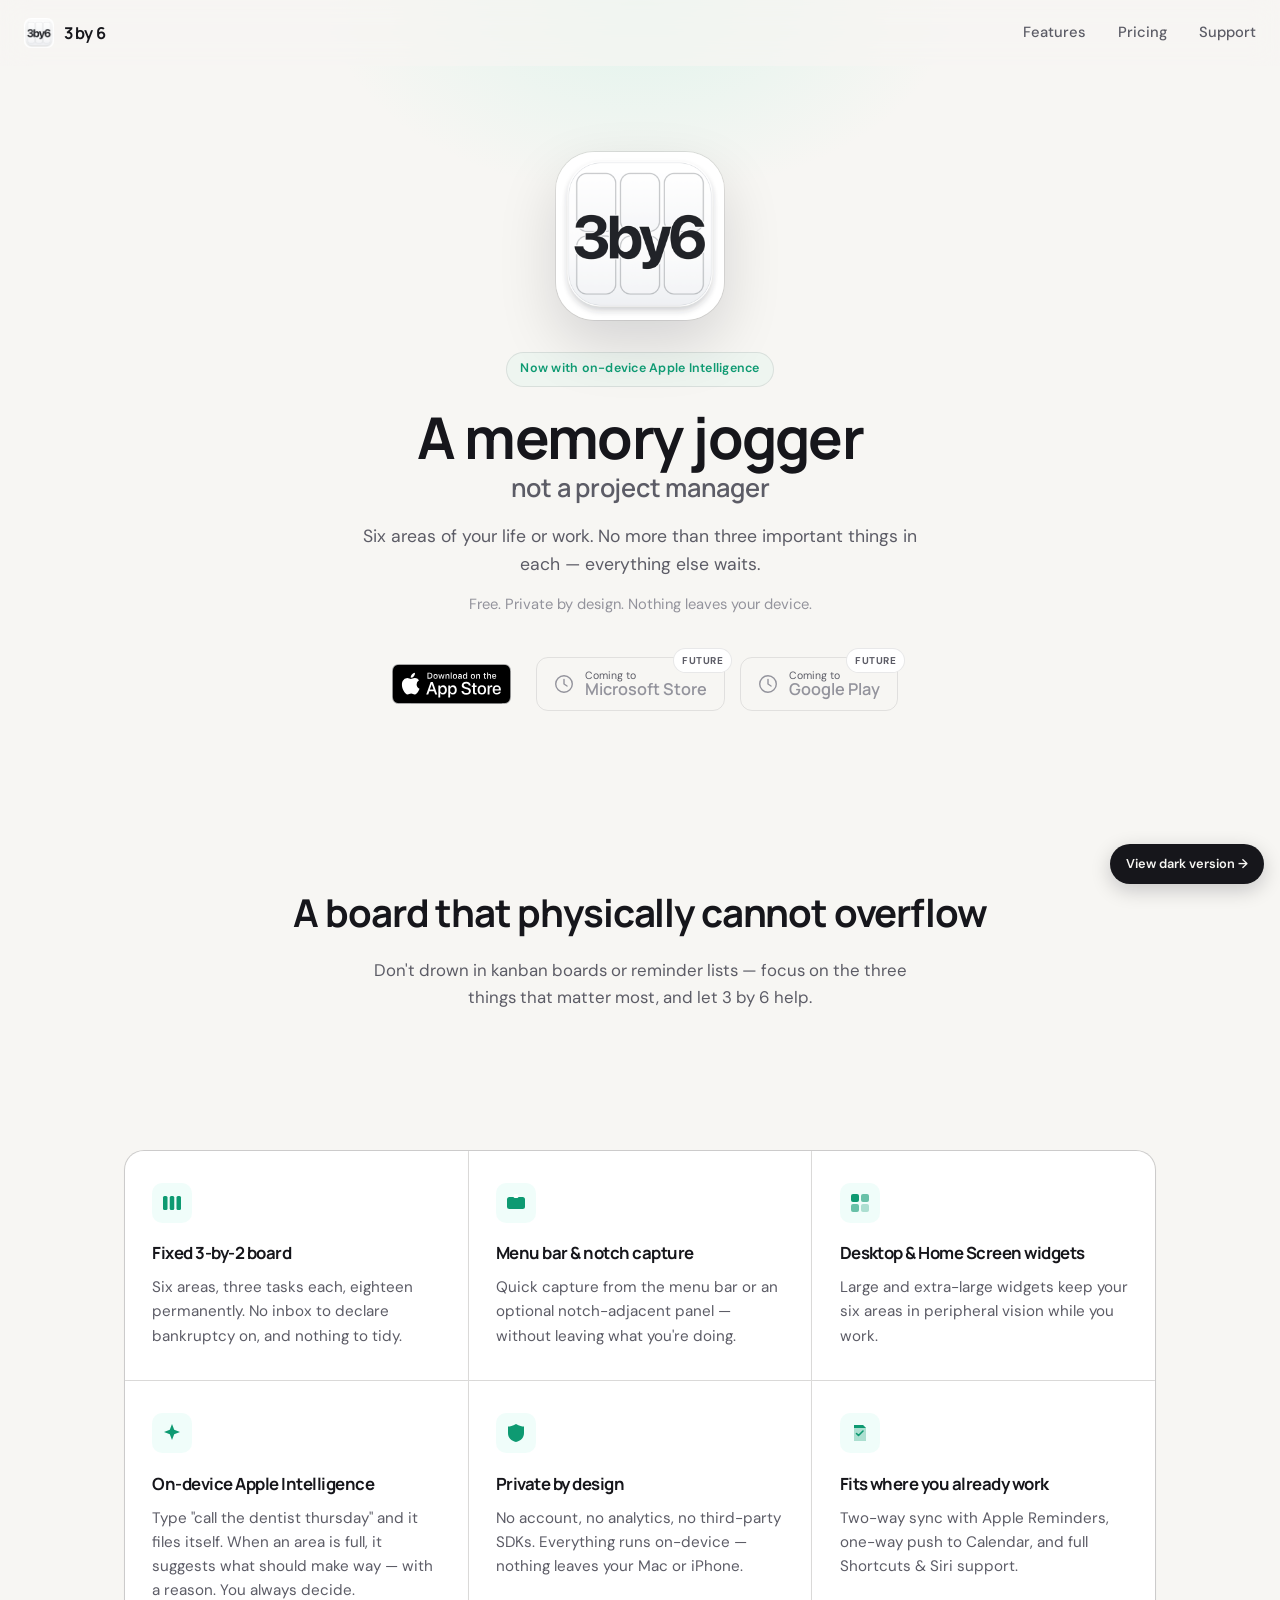
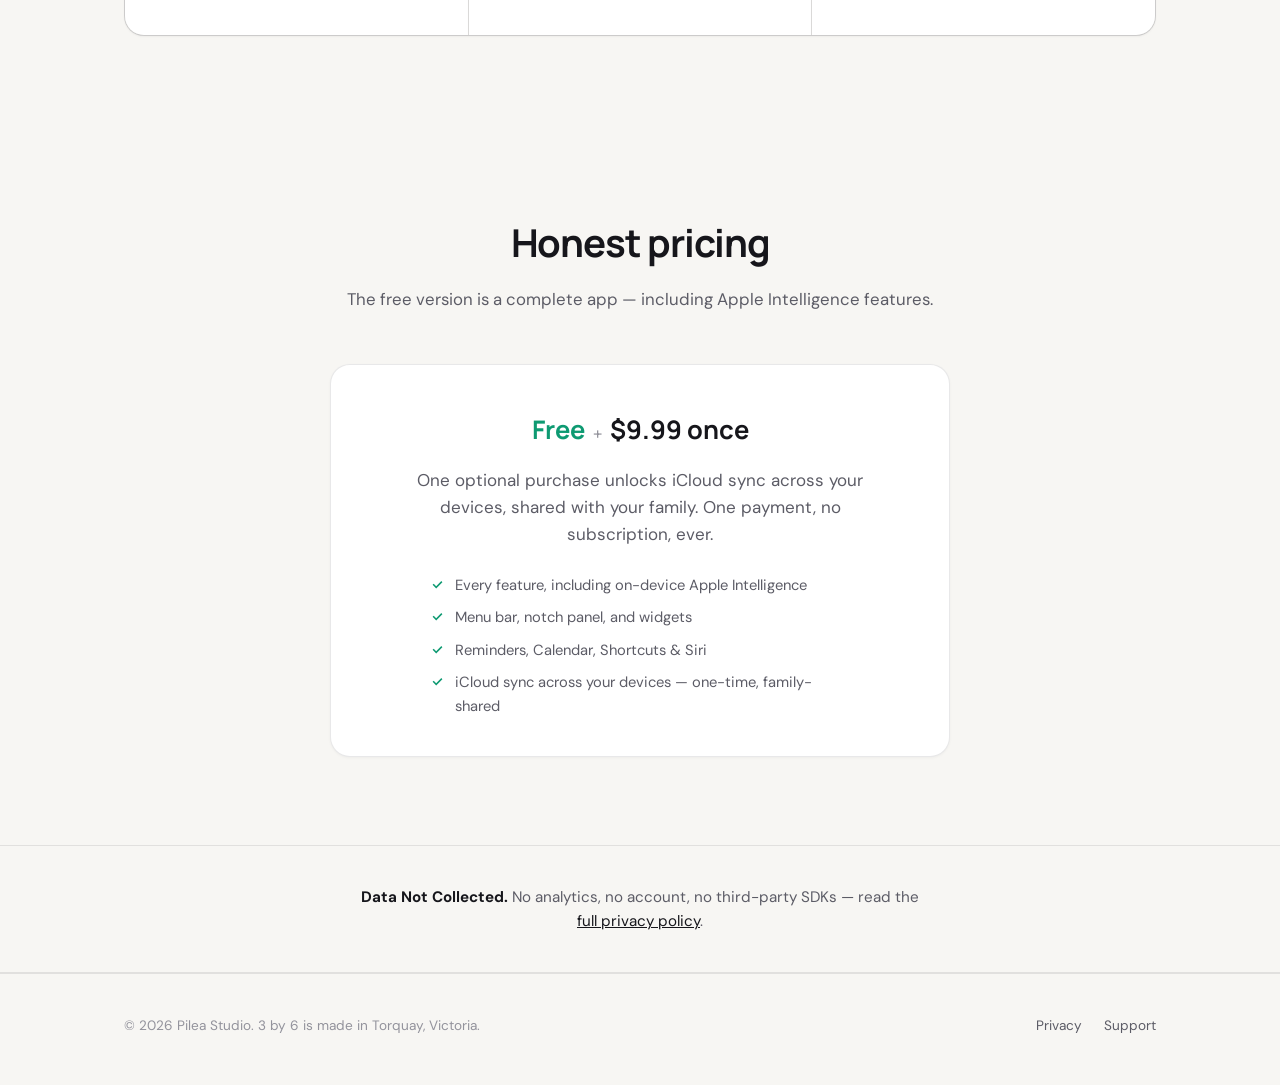
==== commit 6886a595: "Make the light theme the default site - index.html is now the light version; the old dark index.html" ====
--- a/index.html
+++ b/index.html
@@ -11,6 +11,7 @@
 <link rel="preconnect" href="https://fonts.gstatic.com" crossorigin>
 <link href="https://fonts.googleapis.com/css2?family=DM+Sans:wght@400;500;600;700&family=Manrope:wght@600;700;800&display=swap" rel="stylesheet">
 <link rel="stylesheet" href="styles.css">
+<link rel="stylesheet" href="theme-light.css">
 </head>
 <body>
 
@@ -81,7 +82,7 @@
           <p>Six areas, three tasks each, eighteen permanently. No inbox to declare bankruptcy on, and nothing to tidy.</p>
         </div>
         <div class="feature-card">
-          <div class="icon"><svg width="20" height="20" viewBox="0 0 20 20" fill="currentColor"><rect x="1" y="4" width="18" height="12" rx="2.5"/><rect x="7.5" y="1" width="5" height="4" rx="1.5" fill="#0a0a0d"/></svg></div>
+          <div class="icon"><svg width="20" height="20" viewBox="0 0 20 20" fill="currentColor"><rect x="1" y="4" width="18" height="12" rx="2.5"/><rect x="7.5" y="1" width="5" height="4" rx="1.5" class="notch-cut"/></svg></div>
           <h3>Menu bar &amp; notch capture</h3>
           <p>Quick capture from the menu bar or an optional notch-adjacent panel — without leaving what you're doing.</p>
         </div>
@@ -150,6 +151,8 @@
   </div>
 </footer>
 
+<a href="index-dark.html" style="position:fixed;z-index:40;bottom:1rem;right:1rem;padding:.6rem 1rem;border-radius:2rem;background:var(--ink);color:var(--bg);font-size:.8rem;font-weight:600;text-decoration:none;box-shadow:0 6px 20px rgba(10,10,20,0.2);">View dark version →</a>
+
 <script src="script.js"></script>
 </body>
 </html>
--- a/styles.css
+++ b/styles.css
@@ -1,5 +1,6 @@
 :root {
   --bg: #0a0a0d;
+  --bg-rgb: 10, 10, 13;
   --bg-raised: #131318;
   --ink: #f4f4f6;
   --ink-dim: #a6a6b0;
@@ -40,7 +41,7 @@
   align-items: center;
   justify-content: space-between;
   padding: 1.1rem 1.5rem;
-  background: rgba(10, 10, 13, 0.7);
+  background: rgba(var(--bg-rgb), 0.7);
   backdrop-filter: blur(14px);
   border-bottom: 1px solid transparent;
   transition: border-color .3s, background .3s;
@@ -213,6 +214,7 @@
   color: var(--accent);
   margin-bottom: 1.1rem;
 }
+.feature-card .icon .notch-cut { fill: var(--bg-raised); }
 .feature-card h3 { font-size: 1.05rem; font-weight: 700; margin-bottom: .5rem; }
 .feature-card p { color: var(--ink-dim); font-size: .95rem; }
 
--- a/theme-light.css
+++ b/theme-light.css
@@ -0,0 +1,20 @@
+/* Light theme override — load after styles.css. Swaps only the palette;
+   all layout/spacing rules in styles.css are unchanged. */
+:root {
+  --bg: #f7f6f3;
+  --bg-rgb: 247, 246, 243;
+  --bg-raised: #ffffff;
+  --ink: #16161b;
+  --ink-dim: #5c5c66;
+  --ink-faint: #93939c;
+  --line: rgba(10, 10, 20, 0.09);
+  --accent: #0e9a72;
+  --accent-ink: #ffffff;
+}
+
+.feature-grid { box-shadow: 0 1px 2px rgba(10,10,20,0.04); }
+.feature-card, .pricing-card {
+  box-shadow: 0 1px 3px rgba(10,10,20,0.04);
+}
+.hero-icon { box-shadow: 0 24px 60px rgba(10,10,20,0.14), 0 0 0 1px var(--line); }
+.btn-primary:hover { background: #0c8563; }
